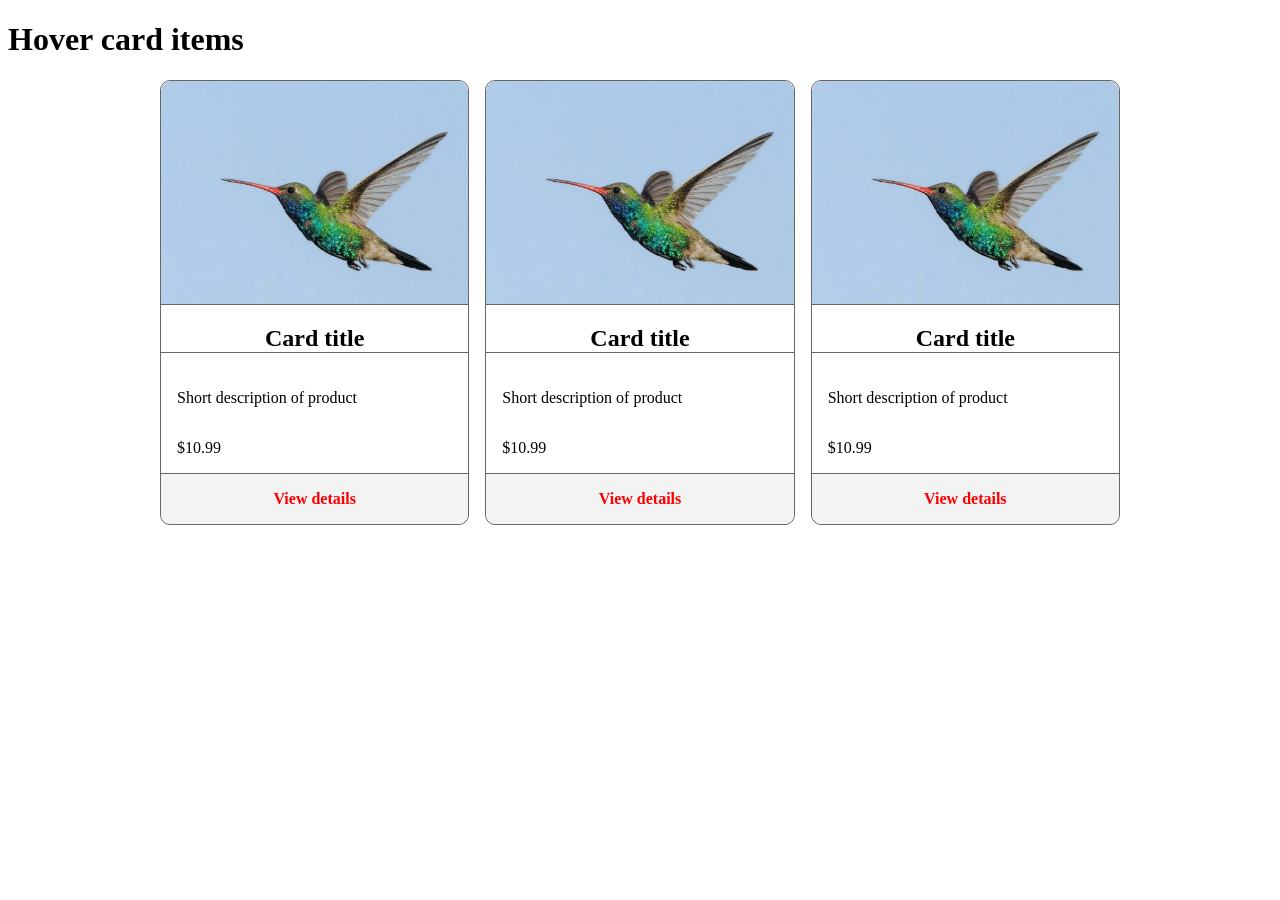
==== index.html @ 29d350af "Add project files Files required to run the examples" ====
<!DOCTYPE html>
<html lang="en">
<head>
    <meta charset="UTF-8">
    <meta name="viewport" content="width=device-width, initial-scale=1.0">
    <title>Hover card item</title>
    <link rel="stylesheet" href="view-more.css">
</head>
<body>
    <h1>Hover card items</h1>

    <div id="card-grid">
        <div id="card1" class="card">
            <img class="card-img" src="bird.jpg" alt="card image">
            <h2 class="card-title">Card title</h2>
            <p class="short-desc">Short description of product</p>
            <p class="price">$10.99</p>
            <button class="view-details" popovertarget="card1-hover">View details</button>
            <div id="card1-hover" popover="auto">
                <p>Labor: 2 hours</p>
                <p>Carbon footprint: 2 tons</p>
                <p>Plant based: 50%</p>
            </div>
        </div>
        <div id="card2" class="card">
            <img class="card-img" src="bird.jpg" alt="card image">
            <h2 class="card-title">Card title</h2>
            <p class="short-desc">Short description of product</p>
            <p class="price">$10.99</p>
            <button class="view-details" popovertarget="card2-hover">View details</button>
            <div id="card2-hover" popover="auto">
                <p>Labor: 2 hours</p>
                <p>Carbon footprint: 2 tons</p>
                <p>Plant based: 50%</p>
            </div>
        </div>
        <div id="card3" class="card">
            <img class="card-img" src="bird.jpg" alt="card image">
            <h2 class="card-title">Card title</h2>
            <p class="short-desc">Short description of product</p>
            <p class="price">$10.99</p>
            <button class="view-details" popovertarget="card3-hover">View details</button>
            <div id="card3-hover" popover="auto">
                <p>Labor: 2 hours</p>
                <p>Carbon footprint: 2 tons</p>
                <p>Plant based: 50%</p>
            </div>
        </div>
    </div>
</body>
</html>
---- view-more.css ----
.card-img {
    width: 100%;
    border-radius: 10px 10px 0 0;
    border-bottom: 1px solid #666;
}

#card-grid {
    width: 960px;
    display: grid;
    grid-template-columns: repeat(3, 1fr);
    gap: 1rem;
    margin: 0 auto;
}

.card {
    border: 1px solid #666;
    border-radius: 10px;
    display: grid;
}

.card h2 {
    text-align: center;
    border-bottom: 1px solid #666;
}

.card p {
    padding-inline: 1rem;
}

#card1-hover,
#card2-hover,
#card3-hover {
    margin: 0;
    margin-top: -25rem;
    inset: auto;
    position-area: bottom;
}

[popover] {
    padding: 1.2rem;
    border: 1px solid black;
    border-radius: 10px;
    box-shadow: 5px 5px 5px #999;
    opacity: 0;
    transform-origin: top;
}

[popover]:popover-open {
    opacity: 1;
    transform: scale(1);
}

@starting-style {
    [popover]:popover-open {
        opacity: 0;
        transform: scale(0.95);
    }
}

@media (prefers-reduced-motion: no-preference) {
    [popover] {
        transition:
            opacity 0.5s,
            transform,
            display,
            overlay;
        /* transition-delay: 0.3s; */
        transition-behavior: allow-discrete;
    }
}

.view-details {
    background: #f3f3f3;
    border: none;
    border-top: 1px solid #666;
    border-radius: 0 0 10px 10px;
    padding: 1rem 0;
    margin: 0;
    font: inherit;
    font-weight: bold;
    color: red;
    cursor: pointer;
}
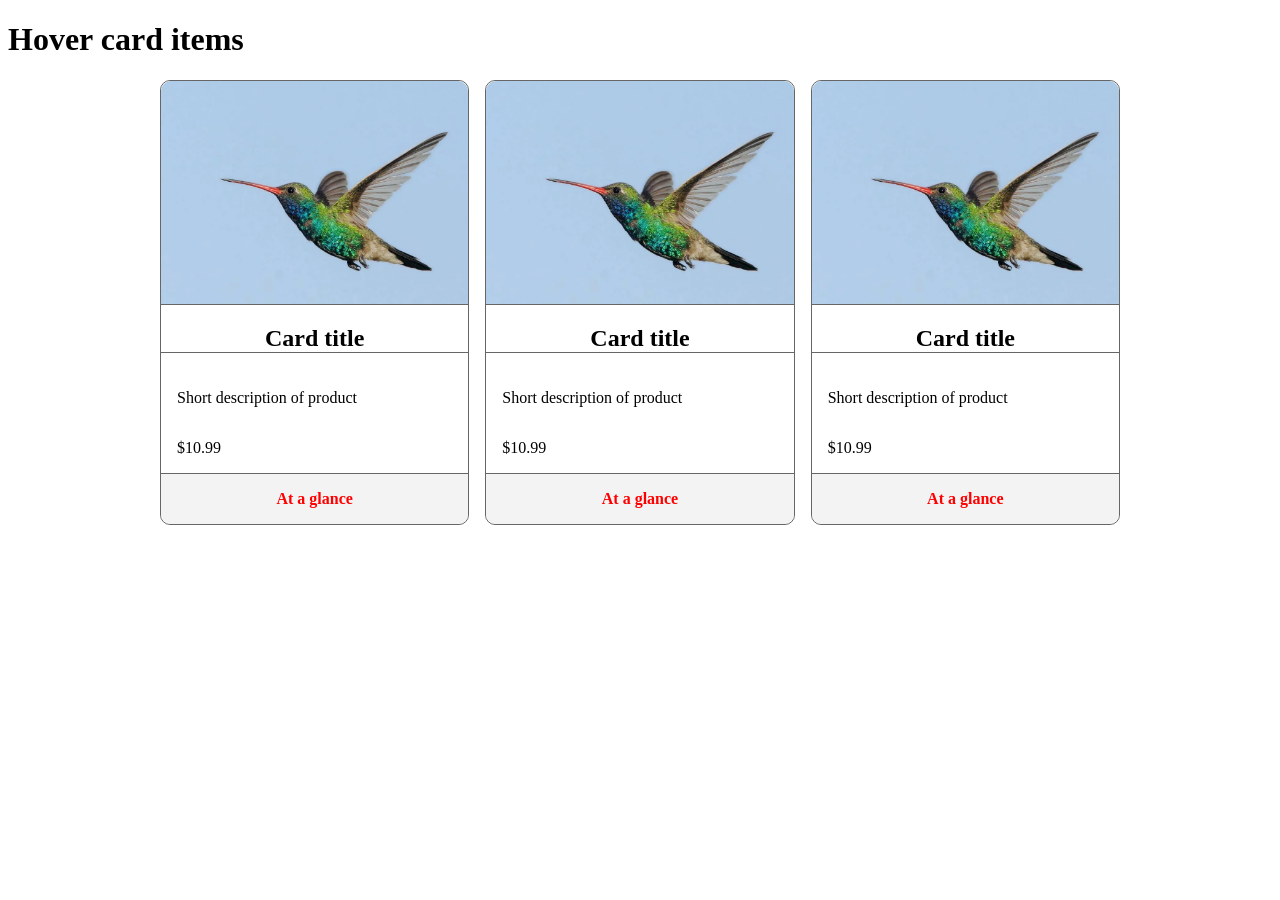
==== commit ac394bab: "Indicated popover intent Changed popover trigger text to indicate intent with popover and added 'Vie" ====
--- a/index.html
+++ b/index.html
@@ -15,11 +15,12 @@
             <h2 class="card-title">Card title</h2>
             <p class="short-desc">Short description of product</p>
             <p class="price">$10.99</p>
-            <button class="view-details" popovertarget="card1-hover">View details</button>
+            <button class="view-details" popovertarget="card1-hover">At a glance</button>
             <div id="card1-hover" popover="auto">
                 <p>Labor: 2 hours</p>
                 <p>Carbon footprint: 2 tons</p>
                 <p>Plant based: 50%</p>
+                <button>View full details</button>
             </div>
         </div>
         <div id="card2" class="card">
@@ -27,11 +28,12 @@
             <h2 class="card-title">Card title</h2>
             <p class="short-desc">Short description of product</p>
             <p class="price">$10.99</p>
-            <button class="view-details" popovertarget="card2-hover">View details</button>
+            <button class="view-details" popovertarget="card2-hover">At a glance</button>
             <div id="card2-hover" popover="auto">
                 <p>Labor: 2 hours</p>
                 <p>Carbon footprint: 2 tons</p>
                 <p>Plant based: 50%</p>
+                <button>View full details</button>
             </div>
         </div>
         <div id="card3" class="card">
@@ -39,13 +41,14 @@
             <h2 class="card-title">Card title</h2>
             <p class="short-desc">Short description of product</p>
             <p class="price">$10.99</p>
-            <button class="view-details" popovertarget="card3-hover">View details</button>
+            <button class="view-details" popovertarget="card3-hover">At a glance</button>
             <div id="card3-hover" popover="auto">
                 <p>Labor: 2 hours</p>
                 <p>Carbon footprint: 2 tons</p>
                 <p>Plant based: 50%</p>
+                <button>View full details</button>
             </div>
         </div>
     </div>
 </body>
-</html>+</html>
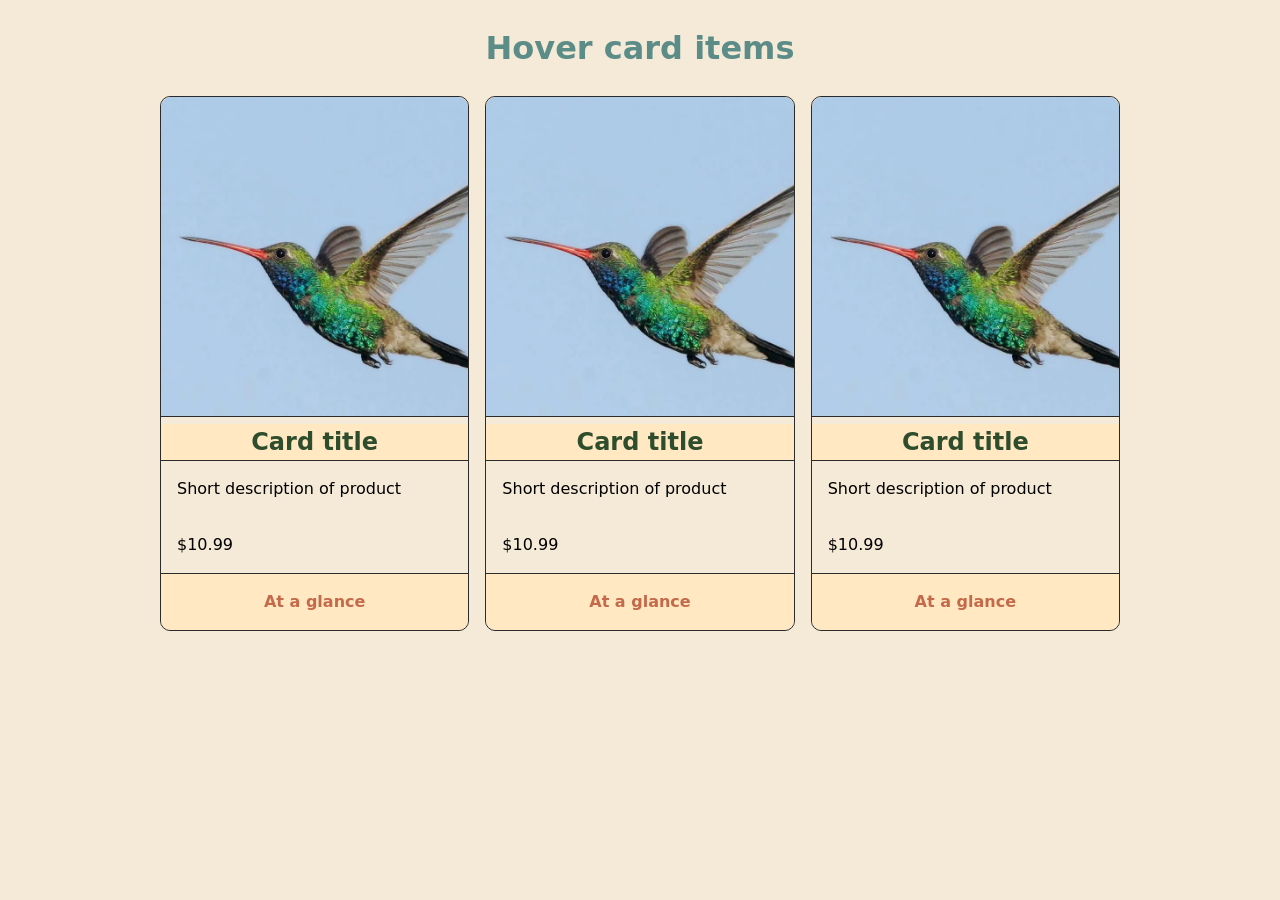
==== commit 95fd5712: "Implement img container for better control" ====
--- a/index.html
+++ b/index.html
@@ -11,7 +11,9 @@
 
     <div id="card-grid">
         <div id="card1" class="card">
-            <img class="card-img" src="bird.jpg" alt="card image">
+            <div class="card-img-container">
+                <img class="card-img" src="bird.jpg" alt="card image">
+            </div>
             <h2 class="card-title">Card title</h2>
             <p class="short-desc">Short description of product</p>
             <p class="price">$10.99</p>
@@ -24,7 +26,9 @@
             </div>
         </div>
         <div id="card2" class="card">
-            <img class="card-img" src="bird.jpg" alt="card image">
+            <div class="card-img-container">
+                <img class="card-img" src="bird.jpg" alt="card image">
+            </div>
             <h2 class="card-title">Card title</h2>
             <p class="short-desc">Short description of product</p>
             <p class="price">$10.99</p>
@@ -37,7 +41,9 @@
             </div>
         </div>
         <div id="card3" class="card">
-            <img class="card-img" src="bird.jpg" alt="card image">
+            <div class="card-img-container">
+                <img class="card-img" src="bird.jpg" alt="card image">
+            </div>
             <h2 class="card-title">Card title</h2>
             <p class="short-desc">Short description of product</p>
             <p class="price">$10.99</p>
--- a/view-more.css
+++ b/view-more.css
@@ -1,30 +1,69 @@
+* {
+    box-sizing: border-box;
+    padding: 0;
+    margin: 0;
+}
+
+body {
+    overflow-x: hidden;
+    font: 100%/1.5 system-ui, sans-serif;
+    background-color: #f5ead7;
+}
+
+h1 {
+    margin: 1.5rem;
+    text-align: center;
+    color: #5b8c88;
+}
+
 .card-img {
-    width: 100%;
+    max-width: 100%;
     border-radius: 10px 10px 0 0;
-    border-bottom: 1px solid #666;
+    border-bottom: 1px solid #2b2b2b;
+}
+
+.card-img-container img {
+    height: 20rem;
+    object-fit: cover;
 }
 
 #card-grid {
-    width: 960px;
+    width: 100vw;
+    position: relative;
     display: grid;
-    grid-template-columns: repeat(3, 1fr);
+    grid-template-columns: max-content;
     gap: 1rem;
-    margin: 0 auto;
+}
+
+@media screen and (width >= 480px) {
+    #card-grid {
+        grid-template-columns: repeat(2, 1fr);
+    }
+}
+
+@media screen and (width >= 968px) {
+    #card-grid {
+        width: 960px;
+        grid-template-columns: repeat(3, 1fr);
+        margin: 0 auto;
+    }
 }
 
 .card {
-    border: 1px solid #666;
+    border: 1px solid #2b2b2b;
     border-radius: 10px;
     display: grid;
 }
 
-.card h2 {
+.card-title {
     text-align: center;
-    border-bottom: 1px solid #666;
+    border-bottom: 1px solid #2b2b2b;
+    color: #2e4d2d;
+    background-color: #ffe8c2;
 }
 
 .card p {
-    padding-inline: 1rem;
+    padding: 1rem;
 }
 
 #card1-hover,
@@ -40,7 +79,7 @@
     padding: 1.2rem;
     border: 1px solid black;
     border-radius: 10px;
-    box-shadow: 5px 5px 5px #999;
+    box-shadow: 5px 5px 5px #2b2b2b;
     opacity: 0;
     transform-origin: top;
 }
@@ -70,14 +109,14 @@
 }
 
 .view-details {
-    background: #f3f3f3;
+    background: #ffe8c2;
     border: none;
-    border-top: 1px solid #666;
+    border-top: 1px solid #2b2b2b;
     border-radius: 0 0 10px 10px;
     padding: 1rem 0;
     margin: 0;
     font: inherit;
     font-weight: bold;
-    color: red;
+    color: #c46a4b;
     cursor: pointer;
-}+}
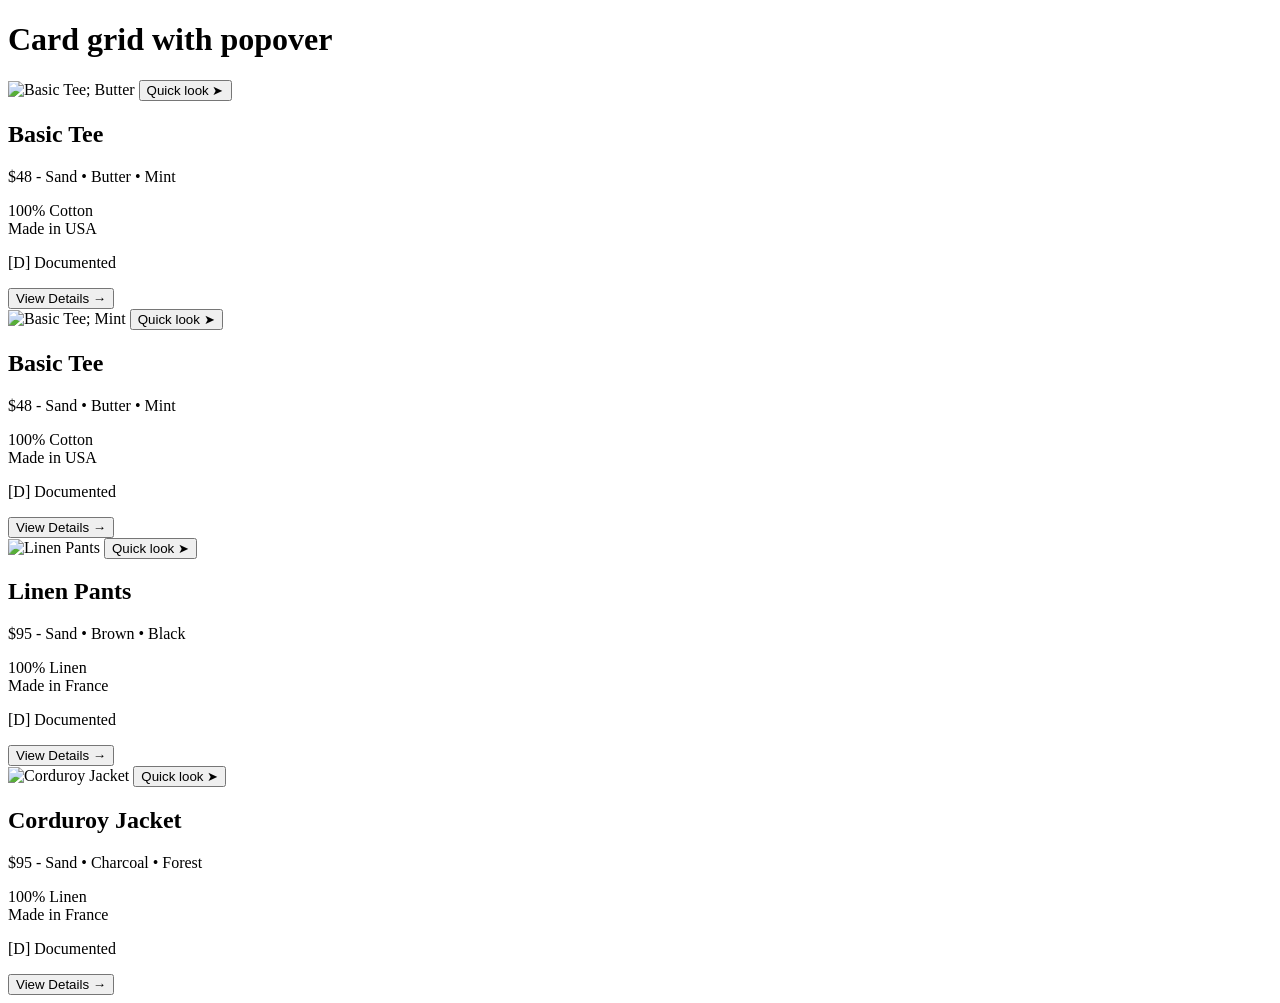
==== commit 7923ad24: "Add files via upload" ====
--- a/index.html
+++ b/index.html
@@ -1,60 +1,102 @@
-<!DOCTYPE html>
-<html lang="en">
-<head>
-    <meta charset="UTF-8">
-    <meta name="viewport" content="width=device-width, initial-scale=1.0">
-    <title>Hover card item</title>
-    <link rel="stylesheet" href="view-more.css">
-</head>
-<body>
-    <h1>Hover card items</h1>
-
-    <div id="card-grid">
-        <div id="card1" class="card">
-            <div class="card-img-container">
-                <img class="card-img" src="bird.jpg" alt="card image">
-            </div>
-            <h2 class="card-title">Card title</h2>
-            <p class="short-desc">Short description of product</p>
-            <p class="price">$10.99</p>
-            <button class="view-details" popovertarget="card1-hover">At a glance</button>
-            <div id="card1-hover" popover="auto">
-                <p>Labor: 2 hours</p>
-                <p>Carbon footprint: 2 tons</p>
-                <p>Plant based: 50%</p>
-                <button>View full details</button>
-            </div>
-        </div>
-        <div id="card2" class="card">
-            <div class="card-img-container">
-                <img class="card-img" src="bird.jpg" alt="card image">
-            </div>
-            <h2 class="card-title">Card title</h2>
-            <p class="short-desc">Short description of product</p>
-            <p class="price">$10.99</p>
-            <button class="view-details" popovertarget="card2-hover">At a glance</button>
-            <div id="card2-hover" popover="auto">
-                <p>Labor: 2 hours</p>
-                <p>Carbon footprint: 2 tons</p>
-                <p>Plant based: 50%</p>
-                <button>View full details</button>
-            </div>
-        </div>
-        <div id="card3" class="card">
-            <div class="card-img-container">
-                <img class="card-img" src="bird.jpg" alt="card image">
-            </div>
-            <h2 class="card-title">Card title</h2>
-            <p class="short-desc">Short description of product</p>
-            <p class="price">$10.99</p>
-            <button class="view-details" popovertarget="card3-hover">At a glance</button>
-            <div id="card3-hover" popover="auto">
-                <p>Labor: 2 hours</p>
-                <p>Carbon footprint: 2 tons</p>
-                <p>Plant based: 50%</p>
-                <button>View full details</button>
-            </div>
-        </div>
-    </div>
-</body>
-</html>
+<!DOCTYPE html>
+<html lang="en">
+<head>
+    <meta charset="UTF-8">
+    <meta name="viewport" content="width=device-width, initial-scale=1.0">
+    <title>Store Grid</title>
+    <link rel="stylesheet" href="styles/style.css">
+</head>
+<body>
+    <header>
+        <h1>Card grid with popover</h1>
+    </header>
+    <main>
+        <div class="card-grid">
+            <div id="card-1" class="card">
+                <div class="card-img-container">
+                    <img class="card-img" src="img/basic-tee-1.jpg" alt="Basic Tee; Butter">
+                    <button class="quick-look" popovertarget="basic-tee-quick-1">Quick look &#x27A4;</button>
+                    <div id="basic-tee-quick-1" popover="auto">
+                        <h3>Basic Tee | United States</h3>
+                        <p>Create and Dye - Turkey</p>
+                        <p>Cut and Sew - United States</p>
+                        <p>Inspection and Pack - United States</p>
+                        <p>Maker: Example Factory</p>
+                        <p>[D] - Composition documented</p>
+                        <p>[Un] - Pay</p>
+                        <button class="full-details">Explore more on the creation and cost &rarr;</button>
+                    </div>
+                </div>
+                <h2 class="card-title">Basic Tee</h2>
+                <p class="short-details">$48 - Sand &bull; Butter &bull; Mint</p>
+                <p class="material-source">100% Cotton<br>Made in USA</p>
+                <p class="label">[D] Documented</p>
+                <button class="view-details">View Details &rarr;</button>
+            </div>
+            <div id="card-2" class="card">
+                <div class="card-img-container">
+                    <img class="card-img" src="img/basic-tee-2.jpg" alt="Basic Tee; Mint">
+                    <button class="quick-look" popovertarget="basic-tee-quick-2">Quick look &#x27A4;</button>
+                    <div id="basic-tee-quick-2" popover="auto">
+                        <h3>Basic Tee | United States</h3>
+                        <p>Create and Dye - Turkey</p>
+                        <p>Cut and Sew - United States</p>
+                        <p>Inspection and Pack - United States</p>
+                        <p>Maker: Example Factory</p>
+                        <p>[D] - Composition documented</p>
+                        <p>[Un] - Pay</p>
+                        <button class="full-details">Explore more on the creation and cost &rarr;</button>
+                    </div>
+                </div>
+                <h2 class="card-title">Basic Tee</h2>
+                <p class="short-details">$48 - Sand &bull; Butter &bull; Mint</p>
+                <p class="material-source">100% Cotton<br>Made in USA</p>
+                <p class="label">[D] Documented</p>
+                <button class="view-details">View Details &rarr;</button>
+            </div>
+            <div id="card-3" class="card">
+                <div class="card-img-container">
+                    <img class="card-img" src="img/linen-pants.jpg" alt="Linen Pants">
+                    <button class="quick-look" popovertarget="linen-pants-quick">Quick look &#x27A4;</button>
+                    <div id="linen-pants-quick" popover="auto">
+                        <h3>Linen Pants | France</h3>
+                        <p>Create and Dye - France</p>
+                        <p>Cut and Sew - France</p>
+                        <p>Inspection and Pack - France</p>
+                        <p>Maker: Example Factory</p>
+                        <p>[D] - Composition documented</p>
+                        <p>[Un] - Pay</p>
+                        <button class="full-details">Explore more on the creation and cost &rarr;</button>
+                    </div>
+                </div>
+                <h2 class="card-title">Linen Pants</h2>
+                <p class="short-details">$95 - Sand &bull; Brown &bull; Black</p>
+                <p class="material-source">100% Linen<br>Made in France</p>
+                <p class="label">[D] Documented</p>
+                <button class="view-details">View Details &rarr;</button>
+            </div>
+            <div id="card-4" class="card">
+                <div class="card-img-container">
+                    <img class="card-img" src="img/cord-jacket.jpg" alt="Corduroy Jacket">
+                    <button class="quick-look" popovertarget="cord-jacket-quick">Quick look &#x27A4;</button>
+                    <div id="cord-jacket-quick" popover="auto">
+                        <h3>Corduroy Jacket | United States</h3>
+                        <p>Create and Dye - France</p>
+                        <p>Cut and Sew - France</p>
+                        <p>Inspection and Pack - France</p>
+                        <p>Maker: Example Factory</p>
+                        <p>[D] - Composition documented</p>
+                        <p>[Un] - Pay</p>
+                        <button class="full-details">Explore more on the creation and cost &rarr;</button>
+                    </div>
+                </div>
+                <h2 class="card-title">Corduroy Jacket</h2>
+                <p class="short-details">$95 - Sand &bull; Charcoal &bull; Forest</p>
+                <p class="material-source">100% Linen<br>Made in France</p>
+                <p class="label">[D] Documented</p>
+                <button class="view-details">View Details &rarr;</button>
+            </div>
+        </div>
+    </main>
+</body>
+</html>
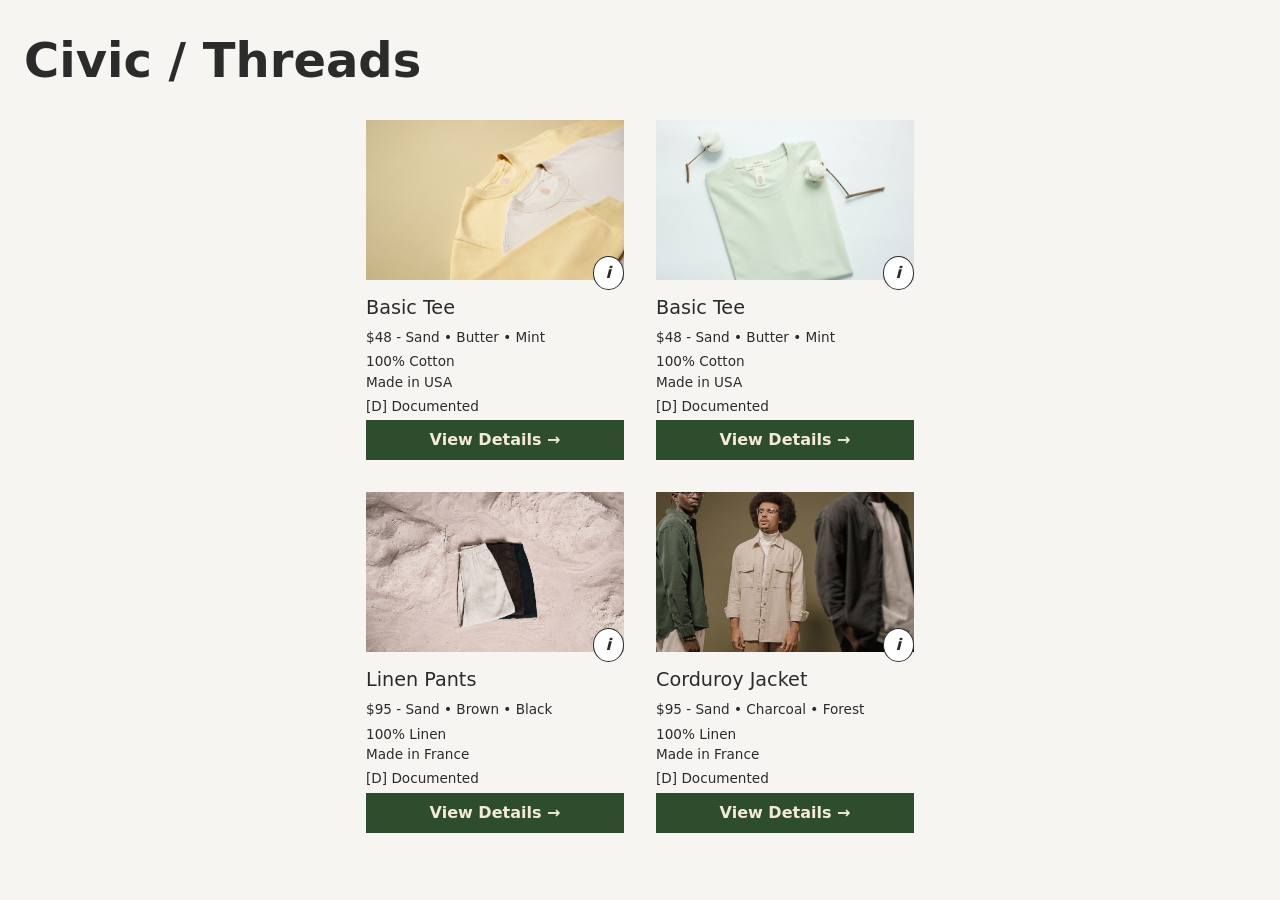
==== commit 425faeab: "pushing from local to sync changes" ====
--- a/index.html
+++ b/index.html
@@ -8,15 +8,22 @@
 </head>
 <body>
     <header>
-        <h1>Card grid with popover</h1>
+        <h1>Civic / Threads</h1>
     </header>
     <main>
         <div class="card-grid">
             <div id="card-1" class="card">
                 <div class="card-img-container">
                     <img class="card-img" src="img/basic-tee-1.jpg" alt="Basic Tee; Butter">
+                    <i class="info-i" aria-hidden="true">i</i>
                     <button class="quick-look" popovertarget="basic-tee-quick-1">Quick look &#x27A4;</button>
-                    <div id="basic-tee-quick-1" popover="auto">
+                </div>
+                <h2 class="card-title">Basic Tee</h2>
+                <p class="short-details">$48 - Sand &bull; Butter &bull; Mint</p>
+                <p class="material-source">100% Cotton<br>Made in USA</p>
+                <p class="label">[D] Documented</p>
+                <button class="view-details">View Details &rarr;</button>
+                <div id="basic-tee-quick-1" popover="auto">
                         <h3>Basic Tee | United States</h3>
                         <p>Create and Dye - Turkey</p>
                         <p>Cut and Sew - United States</p>
@@ -26,18 +33,19 @@
                         <p>[Un] - Pay</p>
                         <button class="full-details">Explore more on the creation and cost &rarr;</button>
                     </div>
+            </div>
+            <div id="card-2" class="card">
+                <div class="card-img-container">
+                    <img class="card-img" src="img/basic-tee-2.jpg" alt="Basic Tee; Mint">
+                    <i class="info-i" aria-hidden="true">i</i>
+                    <button class="quick-look" popovertarget="basic-tee-quick-2">Quick look &#x27A4;</button>
                 </div>
                 <h2 class="card-title">Basic Tee</h2>
                 <p class="short-details">$48 - Sand &bull; Butter &bull; Mint</p>
                 <p class="material-source">100% Cotton<br>Made in USA</p>
                 <p class="label">[D] Documented</p>
                 <button class="view-details">View Details &rarr;</button>
-            </div>
-            <div id="card-2" class="card">
-                <div class="card-img-container">
-                    <img class="card-img" src="img/basic-tee-2.jpg" alt="Basic Tee; Mint">
-                    <button class="quick-look" popovertarget="basic-tee-quick-2">Quick look &#x27A4;</button>
-                    <div id="basic-tee-quick-2" popover="auto">
+                <div id="basic-tee-quick-2" popover="auto">
                         <h3>Basic Tee | United States</h3>
                         <p>Create and Dye - Turkey</p>
                         <p>Cut and Sew - United States</p>
@@ -47,18 +55,19 @@
                         <p>[Un] - Pay</p>
                         <button class="full-details">Explore more on the creation and cost &rarr;</button>
                     </div>
-                </div>
-                <h2 class="card-title">Basic Tee</h2>
-                <p class="short-details">$48 - Sand &bull; Butter &bull; Mint</p>
-                <p class="material-source">100% Cotton<br>Made in USA</p>
-                <p class="label">[D] Documented</p>
-                <button class="view-details">View Details &rarr;</button>
             </div>
             <div id="card-3" class="card">
                 <div class="card-img-container">
                     <img class="card-img" src="img/linen-pants.jpg" alt="Linen Pants">
+                    <i class="info-i" aria-hidden="true">i</i>
                     <button class="quick-look" popovertarget="linen-pants-quick">Quick look &#x27A4;</button>
-                    <div id="linen-pants-quick" popover="auto">
+                </div>
+                <h2 class="card-title">Linen Pants</h2>
+                <p class="short-details">$95 - Sand &bull; Brown &bull; Black</p>
+                <p class="material-source">100% Linen<br>Made in France</p>
+                <p class="label">[D] Documented</p>
+                <button class="view-details">View Details &rarr;</button>
+                <div id="linen-pants-quick" popover="auto">
                         <h3>Linen Pants | France</h3>
                         <p>Create and Dye - France</p>
                         <p>Cut and Sew - France</p>
@@ -68,18 +77,19 @@
                         <p>[Un] - Pay</p>
                         <button class="full-details">Explore more on the creation and cost &rarr;</button>
                     </div>
-                </div>
-                <h2 class="card-title">Linen Pants</h2>
-                <p class="short-details">$95 - Sand &bull; Brown &bull; Black</p>
-                <p class="material-source">100% Linen<br>Made in France</p>
-                <p class="label">[D] Documented</p>
-                <button class="view-details">View Details &rarr;</button>
             </div>
             <div id="card-4" class="card">
                 <div class="card-img-container">
                     <img class="card-img" src="img/cord-jacket.jpg" alt="Corduroy Jacket">
+                    <i class="info-i" aria-hidden="true">i</i>
                     <button class="quick-look" popovertarget="cord-jacket-quick">Quick look &#x27A4;</button>
-                    <div id="cord-jacket-quick" popover="auto">
+                </div>
+                <h2 class="card-title">Corduroy Jacket</h2>
+                <p class="short-details">$95 - Sand &bull; Charcoal &bull; Forest</p>
+                <p class="material-source">100% Linen<br>Made in France</p>
+                <p class="label">[D] Documented</p>
+                <button class="view-details">View Details &rarr;</button>
+                <div id="cord-jacket-quick" popover="auto">
                         <h3>Corduroy Jacket | United States</h3>
                         <p>Create and Dye - France</p>
                         <p>Cut and Sew - France</p>
@@ -89,12 +99,6 @@
                         <p>[Un] - Pay</p>
                         <button class="full-details">Explore more on the creation and cost &rarr;</button>
                     </div>
-                </div>
-                <h2 class="card-title">Corduroy Jacket</h2>
-                <p class="short-details">$95 - Sand &bull; Charcoal &bull; Forest</p>
-                <p class="material-source">100% Linen<br>Made in France</p>
-                <p class="label">[D] Documented</p>
-                <button class="view-details">View Details &rarr;</button>
             </div>
         </div>
     </main>
--- a/styles/style.css
+++ b/styles/style.css
@@ -0,0 +1,171 @@
+* {
+    box-sizing: border-box;
+    padding: 0;
+    margin: 0;
+}
+
+body {
+    overflow-x: hidden;
+    font: 100%/1.5 system-ui, sans-serif;
+    background-color: #f6f5f2;
+    color: #2b2b2b;
+}
+
+h1 {
+    margin: 1.5rem;
+    font-size: 3rem;
+}
+
+h2 {
+    font-size: 1.2rem;
+    font-weight: 500;
+}
+
+h3 {
+    font-size: 1rem;
+}
+
+.card-grid {
+    width: 100vw;
+    position: relative;
+    display: grid;
+    grid-template-columns: repeat(2, 1fr);
+    gap: 2rem;
+}
+
+@media screen and (min-width: 550px) {
+    .card-grid {
+        width: 548px;
+        margin: 0 auto;
+    }
+}
+
+.card {
+    display: grid;
+    gap: 0.25rem;
+}
+
+.card p {
+    font-size: 0.85rem;
+}
+
+.card-img-container {
+    display: grid;
+    grid-template-rows: repeat(5, 1fr);
+}
+
+.card-img-container img {
+    height: 10rem;
+    width: 18rem;
+    object-fit: cover;
+    grid-row: 1 / -1;
+    grid-column: 1 / -1;
+    z-index: 0;
+}
+
+.card-img {
+    max-width: 100%;
+}
+
+.info-i {
+    border: 1px solid #2b2b2b;
+    padding: 0.25rem 0.75rem;
+    border-radius: 50%;
+    background-color: white;
+    font-weight: bold;
+    grid-column: 1 / 3;
+    grid-row: 5 / -1;
+    justify-self: end;
+    z-index: 1;
+}
+
+.quick-look {
+    background: white;
+    color: #2b2b2b;
+    opacity: 0;
+    border: none;
+    padding: 0.5rem;
+    margin: 0;
+    cursor: pointer;
+    grid-row: 5 / -1;
+    grid-column: 1 / -1;
+    z-index: 2;
+}
+
+.quick-look:hover {
+    opacity: 1;
+}
+
+[popover] {
+    opacity: 0;
+    transform-origin: top;
+}
+
+[popover]:popover-open {
+    opacity: 1;
+    transform: scale(1);
+}
+
+@starting-style {
+    [popover]:popover-open {
+        opacity: 0;
+        transform: scale(0.5);
+    }
+}
+
+@media (prefers-reduced-motion: no-preference) {
+    [popover] {
+        transition:
+            opacity 0.5s,
+            transform,
+            display,
+            overlay;
+        transition-behavior: allow-discrete;
+    }
+
+    .quick-look {
+        transition: opacity 0.5s;
+    }
+}
+
+#basic-tee-quick-1,
+#basic-tee-quick-2,
+#linen-pants-quick,
+#cord-jacket-quick {
+    background-color: #5b8c88;
+    color: #f5ead7;
+    border: 1px solid #2b2b2b;
+    padding: 1rem;
+    margin: 0;
+    margin-top: -10rem;
+    inset: auto;
+    position-area: bottom;
+}
+
+#basic-tee-quick-1 p,
+#basic-tee-quick-2 p,
+#linen-pants-quick p,
+#cord-jacket-quick p {
+    margin-top: 0.5rem;
+}
+
+.full-details {
+    background: #c46a4b;
+    color: white;
+    border: 1px solid #2b2b2b;
+    padding: 0.5rem;
+    margin-top: 0.5rem;
+    font: inherit;
+    font-size: 0.7rem;
+}
+
+.view-details {
+    background: #2e4d2d;
+    color: #f5ead7;
+    border: none;
+    padding: 0.5rem;
+    margin: 0;
+    font: inherit;
+    font-weight: bold;
+    cursor: pointer;
+}
